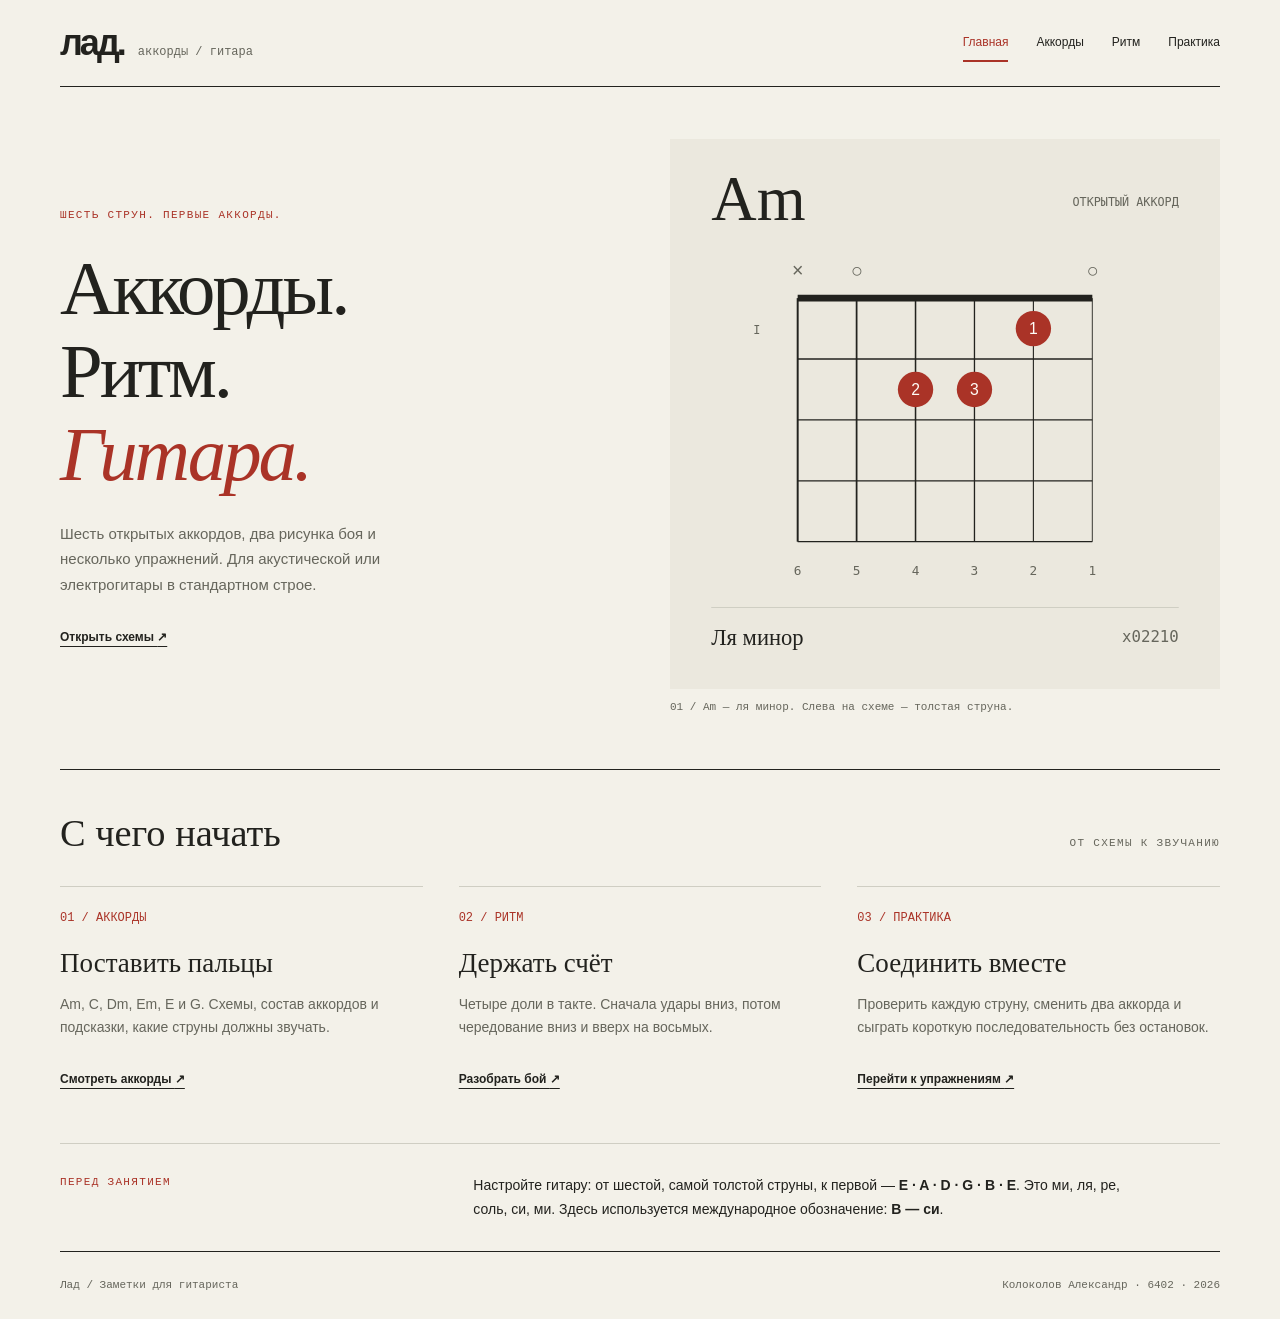
==== lab2/index.html @ 9fe23ae1 "feat(lab2): Add static guitar chords website Add four HTML pages, chord diagrams, rhythm exercises a" ====
<!DOCTYPE html>
<html lang="ru">
<head>
    <meta charset="UTF-8">
    <meta name="viewport" content="width=device-width, initial-scale=1.0">
    <meta name="description" content="Открытые гитарные аккорды, простые рисунки боя и упражнения для начала занятий.">
    <title>Гитарные аккорды — Лад</title>
    <link rel="stylesheet" href="styles.css">
</head>
<body>
    <a class="skip-link" href="#main">Перейти к содержимому</a>
    <header class="site-header container">
        <a class="brand" href="index.html" aria-label="Лад — главная"><strong>лад.</strong><span>аккорды / гитара</span></a>
        <nav class="site-nav" aria-label="Основная навигация">
            <a href="index.html" aria-current="page">Главная</a>
            <a href="chords.html">Аккорды</a>
            <a href="rhythm.html">Ритм</a>
            <a href="practice.html">Практика</a>
        </nav>
    </header>
    <main id="main" class="container">
        <section class="hero" aria-labelledby="hero-title">
            <div>
                <p class="eyebrow">Шесть струн. Первые аккорды.</p>
                <h1 id="hero-title">Аккорды.<br>Ритм.<br><em>Гитара.</em></h1>
                <p class="intro">Шесть открытых аккордов, два рисунка боя и несколько упражнений. Для акустической или электрогитары в стандартном строе.</p>
                <a class="text-link" href="chords.html">Открыть схемы <span aria-hidden="true">↗</span></a>
            </div>
            <figure class="hero-photo">
                <img src="images/am.svg" alt="Аккорд Am: шестая струна не звучит; пятая и первая открыты; четвёртая и третья зажаты на втором ладу, вторая на первом" width="560" height="560">
                <figcaption>01 / Am — ля минор. Слева на схеме — толстая струна.</figcaption>
            </figure>
        </section>
        <section class="section" aria-labelledby="contents-title">
            <div class="section-heading"><h2 id="contents-title">С чего начать</h2><span class="eyebrow">От схемы к звучанию</span></div>
            <div class="contents">
                <article><span class="number">01 / АККОРДЫ</span><h3>Поставить пальцы</h3><p>Am, C, Dm, Em, E и G. Схемы, состав аккордов и подсказки, какие струны должны звучать.</p><a class="text-link" href="chords.html">Смотреть аккорды <span aria-hidden="true">↗</span></a></article>
                <article><span class="number">02 / РИТМ</span><h3>Держать счёт</h3><p>Четыре доли в такте. Сначала удары вниз, потом чередование вниз и вверх на восьмых.</p><a class="text-link" href="rhythm.html">Разобрать бой <span aria-hidden="true">↗</span></a></article>
                <article><span class="number">03 / ПРАКТИКА</span><h3>Соединить вместе</h3><p>Проверить каждую струну, сменить два аккорда и сыграть короткую последовательность без остановок.</p><a class="text-link" href="practice.html">Перейти к упражнениям <span aria-hidden="true">↗</span></a></article>
            </div>
        </section>
        <aside class="pull-note"><span class="eyebrow">Перед занятием</span><p>Настройте гитару: от шестой, самой толстой струны, к первой — <strong>E · A · D · G · B · E</strong>. Это ми, ля, ре, соль, си, ми. Здесь используется международное обозначение: <strong>B — си</strong>.</p></aside>
    </main>
    <footer class="site-footer container"><p>Лад / Заметки для гитариста</p><p>Колоколов Александр · 6402 · 2026</p></footer>
</body>
</html>
---- lab2/styles.css ----
:root {
    --paper: #f3f1e9;
    --ink: #22221e;
    --muted: #66665c;
    --line: #cfcec3;
    --accent: #aa3327;
    --white: #fffdf8;
}

* { box-sizing: border-box; }
html { scroll-behavior: smooth; }
body {
    margin: 0;
    background: var(--paper);
    color: var(--ink);
    font-family: Verdana, sans-serif;
    font-size: 14px;
    line-height: 1.7;
}
a { color: inherit; text-underline-offset: 5px; }
a:hover { color: var(--accent); }
a:focus-visible, summary:focus-visible, [tabindex]:focus-visible {
    outline: 2px solid var(--accent);
    outline-offset: 5px;
}
img { display: block; max-width: 100%; height: auto; }
figure { margin: 0; }
p { margin: 0 0 1.2em; }
h1, h2, h3 { margin: 0; font-weight: normal; }
h1, h2, h3 { font-family: Georgia, serif; }
h1 { font-size: clamp(44px, 6vw, 80px); line-height: 1.08; letter-spacing: -0.04em; }
h2 { font-size: clamp(28px, 3vw, 40px); line-height: 1.2; }
h3 { font-size: 27px; line-height: 1.25; }
::selection { background: var(--accent); color: var(--white); }
.container { width: min(1160px, calc(100% - 80px)); margin-inline: auto; }
.skip-link {
    position: absolute;
    top: -100px;
    left: 20px;
    padding: 10px 18px;
    background: var(--white);
    z-index: 2;
}
.skip-link:focus { top: 10px; }
.site-header {
    display: flex;
    justify-content: space-between;
    align-items: center;
    gap: 24px;
    padding-block: 24px;
    border-bottom: 1px solid var(--ink);
}
.brand { display: flex; align-items: baseline; gap: 14px; text-decoration: none; }
.brand strong { font-size: 36px; letter-spacing: -3px; line-height: 1; }
.brand span { font: 12px 'Courier New', monospace; color: var(--muted); }
.site-nav { display: flex; flex-wrap: wrap; gap: 28px; }
.site-nav a { padding-block: 8px; font-size: 12px; text-decoration: none; }
.site-nav a[aria-current="page"] { color: var(--accent); border-bottom: 2px solid var(--accent); }
.eyebrow { font: 11px/1.5 'Courier New', monospace; text-transform: uppercase; letter-spacing: 0.12em; color: var(--accent); }
.hero {
    display: grid;
    grid-template-columns: 1fr 1fr;
    gap: 60px;
    align-items: center;
    padding-block: 52px;
}
.hero h1 { margin: 24px 0; }
.hero h1 em { color: var(--accent); font-weight: normal; }
.hero .intro { max-width: 370px; }
.intro { color: var(--muted); font-size: 15px; }
.text-link { display: inline-block; margin-top: 12px; font-size: 12px; font-weight: bold; }
.hero-photo img { width: 100%; aspect-ratio: 1 / 1; object-fit: contain; }
figcaption { padding-top: 10px; color: var(--muted); font: 11px/1.6 'Courier New', monospace; }
.section { padding-block: 40px 52px; border-top: 1px solid var(--ink); }
.section-heading { display: flex; justify-content: space-between; gap: 24px; align-items: baseline; margin-bottom: 30px; }
.section-heading .eyebrow { color: var(--muted); }
.contents { display: grid; grid-template-columns: repeat(3, 1fr); gap: 36px; }
.contents article { border-top: 1px solid var(--line); padding-top: 18px; }
.contents h3 { margin: 18px 0 12px; }
.contents p { color: var(--muted); }
.number { color: var(--accent); font: 12px 'Courier New', monospace; }
.pull-note { display: grid; grid-template-columns: 1fr 2fr; gap: 40px; padding-block: 30px; border-top: 1px solid var(--line); }
.pull-note p { max-width: 680px; margin: 0; }
.page-heading { max-width: 780px; padding-block: 48px 42px; }
.page-heading h1 { margin: 20px 0; }
.page-heading .intro { max-width: 650px; }
.small-note { color: var(--muted); font-size: 12px; }
.reading { max-width: 780px; }
.reading h2 { margin-bottom: 18px; }
.reading ul { padding-left: 22px; }
.reading li { margin-bottom: 10px; }
.table-scroll { overflow-x: auto; margin-block: 30px 18px; }
#chord-table { width: 100%; border-collapse: collapse; font-size: 13px; }
caption { padding-bottom: 18px; text-align: left; font-family: Georgia, serif; font-size: 26px; }
th, td { padding: 18px 20px; border-bottom: 1px solid var(--line); }
thead th { background: var(--ink); color: var(--white); font: 11px 'Courier New', monospace; letter-spacing: 0.04em; }
tbody th { font-weight: normal; }
tbody tr:nth-child(even) { background: var(--white); }
/* Названия слева, количество струн справа, тип и аппликатура по центру. */
#chord-table th:first-child, #chord-table td:first-child { text-align: left; }
#chord-table th:nth-child(2), #chord-table td:nth-child(2) { text-align: right; font-variant-numeric: tabular-nums; }
#chord-table th:nth-child(3), #chord-table td:nth-child(3),
#chord-table th:nth-child(4), #chord-table td:nth-child(4) { text-align: center; }
.steps { list-style: none; margin: 0; padding: 0; }
.steps li { display: grid; grid-template-columns: 70px 1fr; gap: 24px; padding-block: 28px; border-top: 1px solid var(--line); }
.steps h2 { font-size: 30px; margin-bottom: 16px; }
.steps p { max-width: 680px; }
.steps .number { padding-top: 7px; }
.notice { border-left: 3px solid var(--accent); padding: 18px 24px; background: var(--white); }
.notice p:last-child { margin: 0; }
details { border-bottom: 1px solid var(--line); padding-block: 18px; }
summary { cursor: pointer; font-size: 14px; font-weight: bold; }
details p { margin: 18px 0 0; color: var(--muted); }
.sources { margin-top: 28px; }
.sources a { display: inline-block; margin: 0 24px 10px 0; font-size: 12px; }
.next-page { display: flex; align-items: center; justify-content: space-between; gap: 24px; padding-block: 30px; border-top: 1px solid var(--ink); }
.next-page p { margin: 0; color: var(--muted); font-size: 12px; }
.next-page a { font-family: Georgia, serif; font-size: 28px; }
.site-footer { display: flex; justify-content: space-between; gap: 24px; padding-block: 24px; border-top: 1px solid var(--ink); color: var(--muted); font: 11px/1.7 'Courier New', monospace; }
.site-footer p { margin: 0; }
@media (max-width: 900px) {
    .container { width: calc(100% - 48px); }
    .hero { gap: 30px; }
    .site-nav { gap: 18px; }
    .contents { gap: 24px; }
}
@media (max-width: 640px) {
    .container { width: calc(100% - 36px); }
    .site-header { align-items: flex-start; flex-direction: column; gap: 18px; padding-block: 20px; }
    .site-nav { width: 100%; justify-content: space-between; gap: 8px; }
    .hero, .contents, .pull-note { grid-template-columns: 1fr; }
    .hero { padding-block: 32px; gap: 32px; }
    .hero .intro { max-width: none; }
    .page-heading { padding-block: 32px; }
    .section { padding-block: 30px 36px; }
    .section-heading { align-items: flex-start; flex-direction: column; gap: 12px; }
    .contents { gap: 30px; }
    .pull-note { gap: 18px; }
    .steps li { grid-template-columns: 32px 1fr; gap: 14px; }
    th, td { padding: 15px 12px; }
    #chord-table { min-width: 560px; }
    .next-page, .site-footer { align-items: flex-start; flex-direction: column; gap: 12px; }
}
@media (prefers-reduced-motion: reduce) {
    html { scroll-behavior: auto; }
}

/* Схемы аккордов и наглядная запись ритма. */
.legend { display: flex; flex-wrap: wrap; gap: 14px 30px; padding-block: 20px; border-top: 1px solid var(--line); font-size: 12px; color: var(--muted); }
.legend p { margin: 0; }
.legend strong { color: var(--accent); }
.chord-grid { display: grid; grid-template-columns: repeat(3, 1fr); gap: 36px 28px; }
.chord-grid img { width: 100%; }
.chord-grid figcaption { font-family: Verdana, sans-serif; line-height: 1.8; }
.chord-grid figcaption strong { color: var(--ink); font-size: 13px; }
.beat-grid { display: grid; margin-block: 30px 18px; border: 1px solid var(--line); background: var(--white); }
.quarters { grid-template-columns: repeat(4, 1fr); }
.eighths { grid-template-columns: repeat(8, 1fr); }
.beat-grid div { padding: 20px 8px; text-align: center; border-right: 1px solid var(--line); }
.beat-grid div:last-child { border-right: 0; }
.beat-grid span { display: block; font: 15px monospace; color: var(--muted); }
.beat-grid strong { display: block; font-size: 44px; font-weight: normal; color: var(--accent); }
.progression { display: flex; flex-wrap: wrap; margin-block: 24px; }
.progression span { padding: 12px 28px; border-left: 1px solid var(--line); font: 34px Georgia, serif; }
.progression span:last-child { border-right: 1px solid var(--line); }
@media (max-width: 900px) { .chord-grid { grid-template-columns: repeat(2, 1fr); } }
@media (max-width: 640px) {
    .hero h1 { font-size: clamp(46px, 12vw, 60px); }
    .hero-photo img { aspect-ratio: 1 / 1; }
    .chord-grid { grid-template-columns: 1fr; }
    .beat-grid strong { font-size: 30px; }
    .beat-grid div { padding: 16px 0; }
    .progression span { padding: 10px 18px; font-size: 28px; }
}
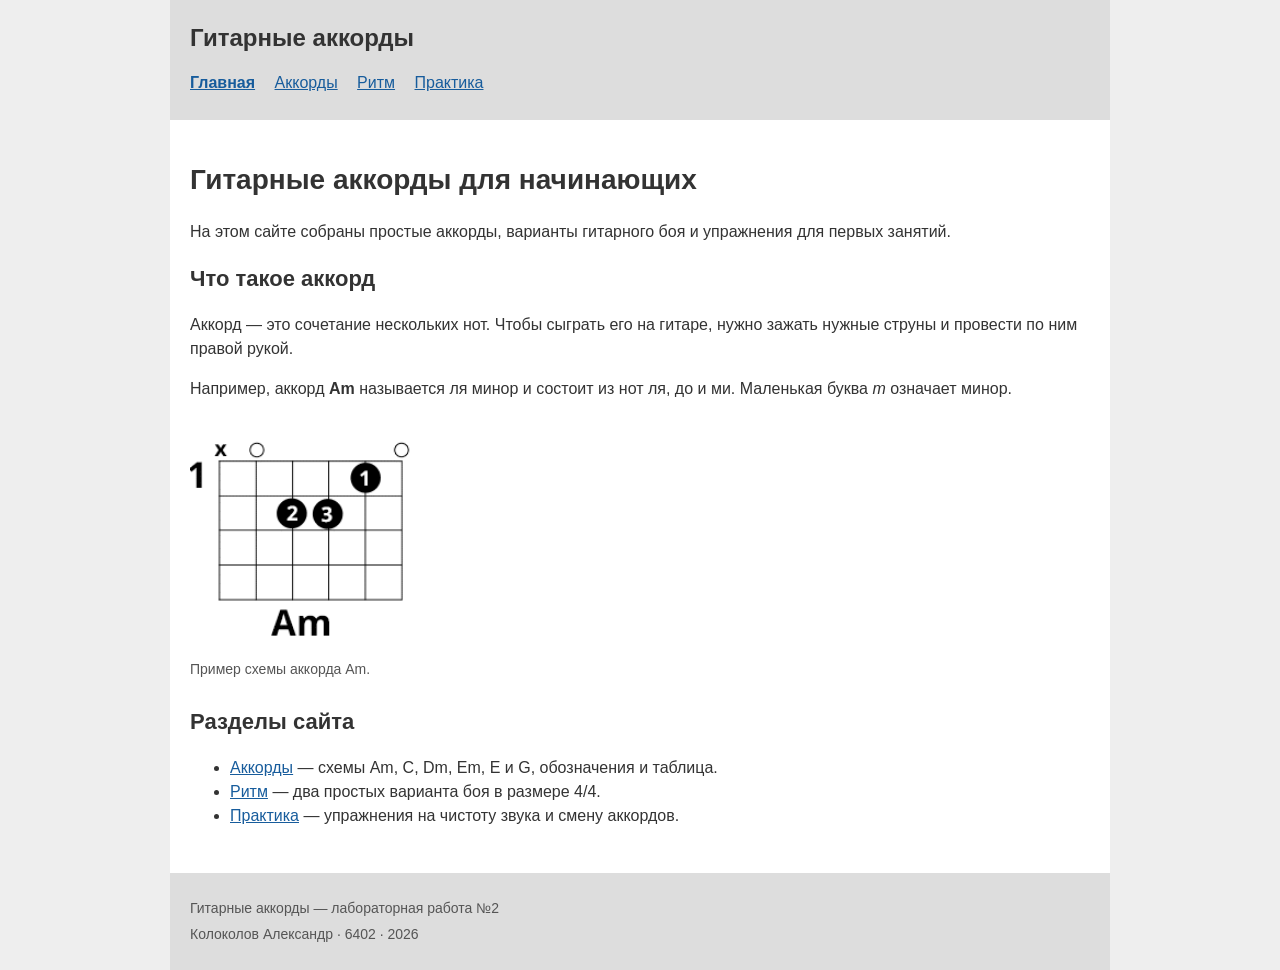
==== commit d22558bc: "Added lab 2." ====
--- a/lab2/index.html
+++ b/lab2/index.html
@@ -4,13 +4,12 @@
     <meta charset="UTF-8">
     <meta name="viewport" content="width=device-width, initial-scale=1.0">
     <meta name="description" content="Открытые гитарные аккорды, простые рисунки боя и упражнения для начала занятий.">
-    <title>Гитарные аккорды — Лад</title>
+    <title>Гитарные аккорды</title>
     <link rel="stylesheet" href="styles.css">
 </head>
 <body>
-    <a class="skip-link" href="#main">Перейти к содержимому</a>
     <header class="site-header container">
-        <a class="brand" href="index.html" aria-label="Лад — главная"><strong>лад.</strong><span>аккорды / гитара</span></a>
+        <a class="site-title" href="index.html">Гитарные аккорды</a>
         <nav class="site-nav" aria-label="Основная навигация">
             <a href="index.html" aria-current="page">Главная</a>
             <a href="chords.html">Аккорды</a>
@@ -19,28 +18,26 @@
         </nav>
     </header>
     <main id="main" class="container">
-        <section class="hero" aria-labelledby="hero-title">
-            <div>
-                <p class="eyebrow">Шесть струн. Первые аккорды.</p>
-                <h1 id="hero-title">Аккорды.<br>Ритм.<br><em>Гитара.</em></h1>
-                <p class="intro">Шесть открытых аккордов, два рисунка боя и несколько упражнений. Для акустической или электрогитары в стандартном строе.</p>
-                <a class="text-link" href="chords.html">Открыть схемы <span aria-hidden="true">↗</span></a>
-            </div>
-            <figure class="hero-photo">
-                <img src="images/am.svg" alt="Аккорд Am: шестая струна не звучит; пятая и первая открыты; четвёртая и третья зажаты на втором ладу, вторая на первом" width="560" height="560">
-                <figcaption>01 / Am — ля минор. Слева на схеме — толстая струна.</figcaption>
+        <h1>Гитарные аккорды для начинающих</h1>
+        <p>На этом сайте собраны простые аккорды, варианты гитарного боя и упражнения для первых занятий.</p>
+        <section class="section">
+            <h2>Что такое аккорд</h2>
+            <p>Аккорд — это сочетание нескольких нот. Чтобы сыграть его на гитаре, нужно зажать нужные струны и провести по ним правой рукой.</p>
+            <p>Например, аккорд <strong>Am</strong> называется ля минор и состоит из нот ля, до и ми. Маленькая буква <em>m</em> означает минор.</p>
+            <figure class="example-image">
+                <img src="images/am.png" width="560" height="560">
+                <figcaption>Пример схемы аккорда Am.</figcaption>
             </figure>
         </section>
-        <section class="section" aria-labelledby="contents-title">
-            <div class="section-heading"><h2 id="contents-title">С чего начать</h2><span class="eyebrow">От схемы к звучанию</span></div>
-            <div class="contents">
-                <article><span class="number">01 / АККОРДЫ</span><h3>Поставить пальцы</h3><p>Am, C, Dm, Em, E и G. Схемы, состав аккордов и подсказки, какие струны должны звучать.</p><a class="text-link" href="chords.html">Смотреть аккорды <span aria-hidden="true">↗</span></a></article>
-                <article><span class="number">02 / РИТМ</span><h3>Держать счёт</h3><p>Четыре доли в такте. Сначала удары вниз, потом чередование вниз и вверх на восьмых.</p><a class="text-link" href="rhythm.html">Разобрать бой <span aria-hidden="true">↗</span></a></article>
-                <article><span class="number">03 / ПРАКТИКА</span><h3>Соединить вместе</h3><p>Проверить каждую струну, сменить два аккорда и сыграть короткую последовательность без остановок.</p><a class="text-link" href="practice.html">Перейти к упражнениям <span aria-hidden="true">↗</span></a></article>
-            </div>
+        <section class="section">
+            <h2>Разделы сайта</h2>
+            <ul>
+                <li><a href="chords.html">Аккорды</a> — схемы Am, C, Dm, Em, E и G, обозначения и таблица.</li>
+                <li><a href="rhythm.html">Ритм</a> — два простых варианта боя в размере 4/4.</li>
+                <li><a href="practice.html">Практика</a> — упражнения на чистоту звука и смену аккордов.</li>
+            </ul>
         </section>
-        <aside class="pull-note"><span class="eyebrow">Перед занятием</span><p>Настройте гитару: от шестой, самой толстой струны, к первой — <strong>E · A · D · G · B · E</strong>. Это ми, ля, ре, соль, си, ми. Здесь используется международное обозначение: <strong>B — си</strong>.</p></aside>
     </main>
-    <footer class="site-footer container"><p>Лад / Заметки для гитариста</p><p>Колоколов Александр · 6402 · 2026</p></footer>
+    <footer class="site-footer container"><p>Гитарные аккорды — лабораторная работа №2</p><p>Колоколов Александр · 6402 · 2026</p></footer>
 </body>
 </html>
--- a/lab2/styles.css
+++ b/lab2/styles.css
@@ -1,174 +1,150 @@
-:root {
-    --paper: #f3f1e9;
-    --ink: #22221e;
-    --muted: #66665c;
-    --line: #cfcec3;
-    --accent: #aa3327;
-    --white: #fffdf8;
+body {
+    margin: 0;
+    background-color: #eeeeee;
+    color: #333333;
+    font-family: Arial, sans-serif;
+    font-size: 16px;
+    line-height: 1.5;
 }
 
-* { box-sizing: border-box; }
-html { scroll-behavior: smooth; }
-body {
-    margin: 0;
-    background: var(--paper);
-    color: var(--ink);
-    font-family: Verdana, sans-serif;
-    font-size: 14px;
-    line-height: 1.7;
-}
-a { color: inherit; text-underline-offset: 5px; }
-a:hover { color: var(--accent); }
-a:focus-visible, summary:focus-visible, [tabindex]:focus-visible {
-    outline: 2px solid var(--accent);
-    outline-offset: 5px;
-}
-img { display: block; max-width: 100%; height: auto; }
-figure { margin: 0; }
-p { margin: 0 0 1.2em; }
-h1, h2, h3 { margin: 0; font-weight: normal; }
-h1, h2, h3 { font-family: Georgia, serif; }
-h1 { font-size: clamp(44px, 6vw, 80px); line-height: 1.08; letter-spacing: -0.04em; }
-h2 { font-size: clamp(28px, 3vw, 40px); line-height: 1.2; }
-h3 { font-size: 27px; line-height: 1.25; }
-::selection { background: var(--accent); color: var(--white); }
-.container { width: min(1160px, calc(100% - 80px)); margin-inline: auto; }
-.skip-link {
-    position: absolute;
-    top: -100px;
-    left: 20px;
-    padding: 10px 18px;
-    background: var(--white);
-    z-index: 2;
-}
-.skip-link:focus { top: 10px; }
-.site-header {
-    display: flex;
-    justify-content: space-between;
-    align-items: center;
-    gap: 24px;
-    padding-block: 24px;
-    border-bottom: 1px solid var(--ink);
-}
-.brand { display: flex; align-items: baseline; gap: 14px; text-decoration: none; }
-.brand strong { font-size: 36px; letter-spacing: -3px; line-height: 1; }
-.brand span { font: 12px 'Courier New', monospace; color: var(--muted); }
-.site-nav { display: flex; flex-wrap: wrap; gap: 28px; }
-.site-nav a { padding-block: 8px; font-size: 12px; text-decoration: none; }
-.site-nav a[aria-current="page"] { color: var(--accent); border-bottom: 2px solid var(--accent); }
-.eyebrow { font: 11px/1.5 'Courier New', monospace; text-transform: uppercase; letter-spacing: 0.12em; color: var(--accent); }
-.hero {
-    display: grid;
-    grid-template-columns: 1fr 1fr;
-    gap: 60px;
-    align-items: center;
-    padding-block: 52px;
-}
-.hero h1 { margin: 24px 0; }
-.hero h1 em { color: var(--accent); font-weight: normal; }
-.hero .intro { max-width: 370px; }
-.intro { color: var(--muted); font-size: 15px; }
-.text-link { display: inline-block; margin-top: 12px; font-size: 12px; font-weight: bold; }
-.hero-photo img { width: 100%; aspect-ratio: 1 / 1; object-fit: contain; }
-figcaption { padding-top: 10px; color: var(--muted); font: 11px/1.6 'Courier New', monospace; }
-.section { padding-block: 40px 52px; border-top: 1px solid var(--ink); }
-.section-heading { display: flex; justify-content: space-between; gap: 24px; align-items: baseline; margin-bottom: 30px; }
-.section-heading .eyebrow { color: var(--muted); }
-.contents { display: grid; grid-template-columns: repeat(3, 1fr); gap: 36px; }
-.contents article { border-top: 1px solid var(--line); padding-top: 18px; }
-.contents h3 { margin: 18px 0 12px; }
-.contents p { color: var(--muted); }
-.number { color: var(--accent); font: 12px 'Courier New', monospace; }
-.pull-note { display: grid; grid-template-columns: 1fr 2fr; gap: 40px; padding-block: 30px; border-top: 1px solid var(--line); }
-.pull-note p { max-width: 680px; margin: 0; }
-.page-heading { max-width: 780px; padding-block: 48px 42px; }
-.page-heading h1 { margin: 20px 0; }
-.page-heading .intro { max-width: 650px; }
-.small-note { color: var(--muted); font-size: 12px; }
-.reading { max-width: 780px; }
-.reading h2 { margin-bottom: 18px; }
-.reading ul { padding-left: 22px; }
-.reading li { margin-bottom: 10px; }
-.table-scroll { overflow-x: auto; margin-block: 30px 18px; }
-#chord-table { width: 100%; border-collapse: collapse; font-size: 13px; }
-caption { padding-bottom: 18px; text-align: left; font-family: Georgia, serif; font-size: 26px; }
-th, td { padding: 18px 20px; border-bottom: 1px solid var(--line); }
-thead th { background: var(--ink); color: var(--white); font: 11px 'Courier New', monospace; letter-spacing: 0.04em; }
-tbody th { font-weight: normal; }
-tbody tr:nth-child(even) { background: var(--white); }
-/* Названия слева, количество струн справа, тип и аппликатура по центру. */
-#chord-table th:first-child, #chord-table td:first-child { text-align: left; }
-#chord-table th:nth-child(2), #chord-table td:nth-child(2) { text-align: right; font-variant-numeric: tabular-nums; }
-#chord-table th:nth-child(3), #chord-table td:nth-child(3),
-#chord-table th:nth-child(4), #chord-table td:nth-child(4) { text-align: center; }
-.steps { list-style: none; margin: 0; padding: 0; }
-.steps li { display: grid; grid-template-columns: 70px 1fr; gap: 24px; padding-block: 28px; border-top: 1px solid var(--line); }
-.steps h2 { font-size: 30px; margin-bottom: 16px; }
-.steps p { max-width: 680px; }
-.steps .number { padding-top: 7px; }
-.notice { border-left: 3px solid var(--accent); padding: 18px 24px; background: var(--white); }
-.notice p:last-child { margin: 0; }
-details { border-bottom: 1px solid var(--line); padding-block: 18px; }
-summary { cursor: pointer; font-size: 14px; font-weight: bold; }
-details p { margin: 18px 0 0; color: var(--muted); }
-.sources { margin-top: 28px; }
-.sources a { display: inline-block; margin: 0 24px 10px 0; font-size: 12px; }
-.next-page { display: flex; align-items: center; justify-content: space-between; gap: 24px; padding-block: 30px; border-top: 1px solid var(--ink); }
-.next-page p { margin: 0; color: var(--muted); font-size: 12px; }
-.next-page a { font-family: Georgia, serif; font-size: 28px; }
-.site-footer { display: flex; justify-content: space-between; gap: 24px; padding-block: 24px; border-top: 1px solid var(--ink); color: var(--muted); font: 11px/1.7 'Courier New', monospace; }
-.site-footer p { margin: 0; }
-@media (max-width: 900px) {
-    .container { width: calc(100% - 48px); }
-    .hero { gap: 30px; }
-    .site-nav { gap: 18px; }
-    .contents { gap: 24px; }
-}
-@media (max-width: 640px) {
-    .container { width: calc(100% - 36px); }
-    .site-header { align-items: flex-start; flex-direction: column; gap: 18px; padding-block: 20px; }
-    .site-nav { width: 100%; justify-content: space-between; gap: 8px; }
-    .hero, .contents, .pull-note { grid-template-columns: 1fr; }
-    .hero { padding-block: 32px; gap: 32px; }
-    .hero .intro { max-width: none; }
-    .page-heading { padding-block: 32px; }
-    .section { padding-block: 30px 36px; }
-    .section-heading { align-items: flex-start; flex-direction: column; gap: 12px; }
-    .contents { gap: 30px; }
-    .pull-note { gap: 18px; }
-    .steps li { grid-template-columns: 32px 1fr; gap: 14px; }
-    th, td { padding: 15px 12px; }
-    #chord-table { min-width: 560px; }
-    .next-page, .site-footer { align-items: flex-start; flex-direction: column; gap: 12px; }
-}
-@media (prefers-reduced-motion: reduce) {
-    html { scroll-behavior: auto; }
+.container {
+    max-width: 900px;
+    margin: 0 auto;
+    padding: 20px;
 }
 
-/* Схемы аккордов и наглядная запись ритма. */
-.legend { display: flex; flex-wrap: wrap; gap: 14px 30px; padding-block: 20px; border-top: 1px solid var(--line); font-size: 12px; color: var(--muted); }
-.legend p { margin: 0; }
-.legend strong { color: var(--accent); }
-.chord-grid { display: grid; grid-template-columns: repeat(3, 1fr); gap: 36px 28px; }
-.chord-grid img { width: 100%; }
-.chord-grid figcaption { font-family: Verdana, sans-serif; line-height: 1.8; }
-.chord-grid figcaption strong { color: var(--ink); font-size: 13px; }
-.beat-grid { display: grid; margin-block: 30px 18px; border: 1px solid var(--line); background: var(--white); }
-.quarters { grid-template-columns: repeat(4, 1fr); }
-.eighths { grid-template-columns: repeat(8, 1fr); }
-.beat-grid div { padding: 20px 8px; text-align: center; border-right: 1px solid var(--line); }
-.beat-grid div:last-child { border-right: 0; }
-.beat-grid span { display: block; font: 15px monospace; color: var(--muted); }
-.beat-grid strong { display: block; font-size: 44px; font-weight: normal; color: var(--accent); }
-.progression { display: flex; flex-wrap: wrap; margin-block: 24px; }
-.progression span { padding: 12px 28px; border-left: 1px solid var(--line); font: 34px Georgia, serif; }
-.progression span:last-child { border-right: 1px solid var(--line); }
-@media (max-width: 900px) { .chord-grid { grid-template-columns: repeat(2, 1fr); } }
-@media (max-width: 640px) {
-    .hero h1 { font-size: clamp(46px, 12vw, 60px); }
-    .hero-photo img { aspect-ratio: 1 / 1; }
-    .chord-grid { grid-template-columns: 1fr; }
-    .beat-grid strong { font-size: 30px; }
-    .beat-grid div { padding: 16px 0; }
-    .progression span { padding: 10px 18px; font-size: 28px; }
+.site-header {
+    background-color: #dddddd;
 }
+
+.site-title {
+    color: #333333;
+    font-size: 24px;
+    font-weight: bold;
+    text-decoration: none;
+}
+
+.site-nav {
+    margin-top: 10px;
+}
+
+.site-nav a {
+    display: inline-block;
+    margin-right: 15px;
+    padding: 5px 0;
+}
+
+.site-nav a[aria-current="page"] {
+    font-weight: bold;
+}
+
+a { color: #175c9c; }
+a:hover { color: #a33320; }
+
+main { background-color: white; }
+h1 { font-size: 28px; }
+h2 { font-size: 22px; }
+h3 { font-size: 18px; }
+
+.section, .page-heading, .next-page {
+    margin-bottom: 25px;
+}
+
+img {
+    max-width: 100%;
+    height: auto;
+}
+
+.example-image {
+    width: 240px;
+    margin: 20px 0;
+}
+
+figcaption, .small-note {
+    color: #555555;
+    font-size: 14px;
+}
+
+.legend, .pull-note {
+    background-color: #f3f3f3;
+    border: 1px solid #cccccc;
+    padding: 10px;
+    margin: 15px 0;
+}
+
+.chord-grid {
+    display: flex;
+    flex-wrap: wrap;
+    gap: 20px;
+}
+
+.chord-grid figure {
+    width: 260px;
+    max-width: 100%;
+    margin: 0 0 15px;
+}
+
+.table-scroll { overflow-x: auto; }
+
+#chord-table {
+    width: 100%;
+    min-width: 540px;
+    border-collapse: collapse;
+}
+
+caption {
+    text-align: left;
+    font-weight: bold;
+    margin-bottom: 10px;
+}
+
+th, td {
+    border: 1px solid #aaaaaa;
+    padding: 8px;
+    text-align: left;
+}
+
+thead { background-color: #dddddd; }
+tbody th { font-weight: normal; }
+.right { text-align: right; }
+.center { text-align: center; }
+
+.beat-grid {
+    display: flex;
+    border: 1px solid #cccccc;
+    margin: 20px 0;
+}
+
+.beat-grid div {
+    flex: 1;
+    padding: 10px 0;
+    text-align: center;
+}
+
+.beat-grid span { display: block; }
+.beat-grid strong { font-size: 28px; }
+
+.progression {
+    font-size: 22px;
+    font-weight: bold;
+    margin: 15px 0;
+}
+
+.progression span { margin-right: 20px; }
+.steps { padding-left: 25px; }
+.steps li { margin-bottom: 25px; }
+.sources a { display: block; margin-bottom: 10px; }
+
+.site-footer {
+    background-color: #dddddd;
+    color: #555555;
+    font-size: 14px;
+}
+
+.site-footer p { margin: 5px 0; }
+
+@media (max-width: 600px) {
+    .container { padding: 15px; }
+    .site-nav a { margin-right: 10px; }
+    .chord-grid { justify-content: center; }
+}
